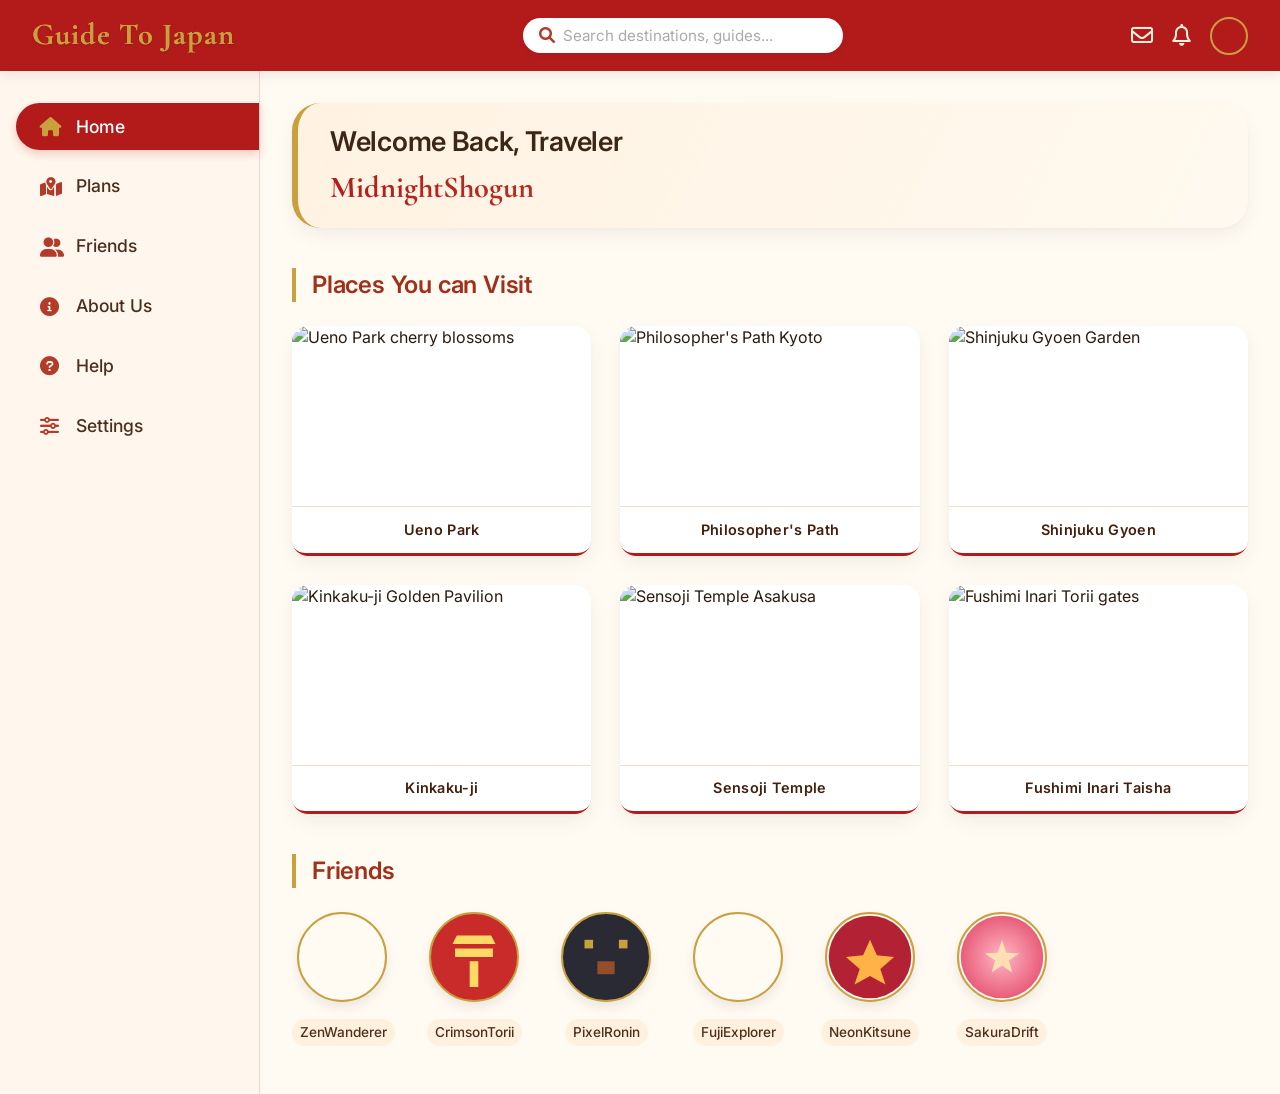
==== index.html @ 725c7c7e "Add files via upload" ====
<!-- index.html -->
<!DOCTYPE html>
<html lang="en">
<head>
    <meta charset="UTF-8">
    <meta name="viewport" content="width=device-width, initial-scale=1.0, user-scalable=yes">
    <title>Guide To Japan - Dashboard</title>
    <!-- Font Awesome 6 -->
    <link rel="stylesheet" href="https://cdnjs.cloudflare.com/ajax/libs/font-awesome/6.0.0-beta3/css/all.min.css">
    <!-- Google Fonts -->
    <link href="https://fonts.googleapis.com/css2?family=Cormorant+Garamond:wght@600;700&family=Inter:opsz,wght@14..32,300;14..32,400;14..32,500;14..32,600&display=swap" rel="stylesheet">
    <!-- External CSS -->
    <link rel="stylesheet" href="indexstyle.css">
</head>
<body>

<header class="navbar">
    <div class="logo-area">
        <span class="logo-text">Guide To Japan</span>
    </div>
    <div class="search-bar">
        <span class="search-icon"><i class="fas fa-search"></i></span>
        <input type="text" placeholder="Search destinations, guides...">
    </div>
    <div class="nav-utils">
        <button class="icon-btn" aria-label="Messages"><i class="far fa-envelope"></i></button>
        <button class="icon-btn" aria-label="Notifications"><i class="far fa-bell"></i></button>
        <div class="user-avatar-small" title="MidnightShogun"></div>
    </div>
</header>

<div class="container">
    <aside class="sidebar">
        <nav>
            <a href="index.html" class="nav-item active"><i class="fas fa-home"></i> Home</a>
            <a href="plan.html" class="nav-item"><i class="fas fa-map-marked-alt"></i> Plans</a>
            <a href="friends.html" class="nav-item"><i class="fas fa-user-friends"></i> Friends</a>
            <a href="aboutus.html" class="nav-item"><i class="fas fa-info-circle"></i> About Us</a>
            <a href="help.html" class="nav-item"><i class="fas fa-question-circle"></i> Help</a>
            <a href="setting.html" class="nav-item"><i class="fas fa-sliders-h"></i> Settings</a>
        </nav>
    </aside>

    <main class="main-content">
        <section class="welcome-banner">
            <h1>Welcome Back, Traveler</h1>
            <div class="username">MidnightShogun</div>
        </section>

        <section class="content-group">
            <h3 class="section-title">Places You can Visit</h3>
            <div class="gallery-grid">
                <div class="location-card">
                    <img src="https://cdn.pixabay.com/photo/2017/08/02/01/38/ueno-park-2562375_640.jpg" alt="Ueno Park cherry blossoms" loading="lazy">
                    <div class="label">Ueno Park</div>
                </div>
                <div class="location-card">
                    <img src="https://cdn.pixabay.com/photo/2021/03/31/06/54/japan-6138422_640.jpg" alt="Philosopher's Path Kyoto" loading="lazy">
                    <div class="label">Philosopher's Path</div>
                </div>
                <div class="location-card">
                    <img src="https://cdn.pixabay.com/photo/2016/01/12/20/22/shinjuku-gyoen-1136992_640.jpg" alt="Shinjuku Gyoen Garden" loading="lazy">
                    <div class="label">Shinjuku Gyoen</div>
                </div>
                <div class="location-card">
                    <img src="https://cdn.pixabay.com/photo/2018/02/04/14/44/kinkaku-ji-3130756_640.jpg" alt="Kinkaku-ji Golden Pavilion" loading="lazy">
                    <div class="label">Kinkaku-ji</div>
                </div>
                <div class="location-card">
                    <img src="https://cdn.pixabay.com/photo/2020/04/25/00/22/sensoji-5091280_640.jpg" alt="Sensoji Temple Asakusa" loading="lazy">
                    <div class="label">Sensoji Temple</div>
                </div>
                <div class="location-card">
                    <img src="https://cdn.pixabay.com/photo/2017/10/26/12/52/fushimi-inari-taisha-2891054_640.jpg" alt="Fushimi Inari Torii gates" loading="lazy">
                    <div class="label">Fushimi Inari Taisha</div>
                </div>
            </div>
        </section>

        <section class="content-group">
            <h3 class="section-title">Friends</h3>
            <div class="friends-row">
                <div class="friend-card">
                    <div class="avatar-circle" style="background-image: url('https://randomuser.me/api/portraits/men/15.jpg');"></div>
                    <div class="label">ZenWanderer</div>
                </div>
                <div class="friend-card">
                    <div class="avatar-circle" style="background-image: url('data:image/svg+xml,%3Csvg xmlns=\'http://www.w3.org/2000/svg\' viewBox=\'0 0 100 100\'%3E%3Crect width=\'100\' height=\'100\' fill=\'%23c92a2a\'/%3E%3Cpath fill=\'%23ffd966\' d=\'M25,35 L75,35 L70,25 L30,25 Z M28,40 L72,40 L72,50 L28,50 Z M45,55 L55,55 L55,85 L45,85 Z\'/%3E%3C/svg%3E'); background-size: cover;"></div>
                    <div class="label">CrimsonTorii</div>
                </div>
                <div class="friend-card">
                    <div class="avatar-circle" style="background-image: url('data:image/svg+xml,%3Csvg xmlns=\'http://www.w3.org/2000/svg\' viewBox=\'0 0 100 100\'%3E%3Crect width=\'100\' height=\'100\' fill=\'%232a2a35\'/%3E%3Crect x=\'25\' y=\'30\' width=\'10\' height=\'10\' fill=\'%23c9a03d\'/%3E%3Crect x=\'65\' y=\'30\' width=\'10\' height=\'10\' fill=\'%23c9a03d\'/%3E%3Crect x=\'40\' y=\'55\' width=\'20\' height=\'15\' fill=\'%23944e2c\'/%3E%3C/svg%3E'); background-size: cover;"></div>
                    <div class="label">PixelRonin</div>
                </div>
                <div class="friend-card">
                    <div class="avatar-circle" style="background-image: url('https://randomuser.me/api/portraits/women/68.jpg');"></div>
                    <div class="label">FujiExplorer</div>
                </div>
                <div class="friend-card">
                    <div class="avatar-circle" style="background-image: url('data:image/svg+xml,%3Csvg xmlns=\'http://www.w3.org/2000/svg\' viewBox=\'0 0 100 100\'%3E%3Ccircle cx=\'50\' cy=\'50\' r=\'48\' fill=\'%23b22234\'/%3E%3Cpath fill=\'%23ffb347\' d=\'M50 30 L58 48 L78 50 L62 64 L68 82 L50 72 L32 82 L38 64 L22 50 L42 48 Z\'/%3E%3C/svg%3E'); background-size: cover;"></div>
                    <div class="label">NeonKitsune</div>
                </div>
                <div class="friend-card">
                    <div class="avatar-circle" style="background-image: url('data:image/svg+xml,%3Csvg xmlns=\'http://www.w3.org/2000/svg\' viewBox=\'0 0 100 100\'%3E%3CradialGradient id=\'grad\'%3E%3Cstop offset=\'0%25\' stop-color=\'%23ffb7c5\'/%3E%3Cstop offset=\'100%25\' stop-color=\'%23e85d7a\'/%3E%3C/radialGradient%3E%3Ccircle cx=\'50\' cy=\'50\' r=\'48\' fill=\'url(%23grad)\'/%3E%3Cpath fill=\'%23ffe0b5\' d=\'M50 30 L55 45 L70 46 L58 54 L62 68 L50 60 L38 68 L42 54 L30 46 L45 45 Z\'/%3E%3C/svg%3E'); background-size: cover;"></div>
                    <div class="label">SakuraDrift</div>
                </div>
            </div>
        </section>
        <div class="footer-margin"></div>
    </main>
</div>
</body>
</html>
---- indexstyle.css ----
* {
    margin: 0;
    padding: 0;
    box-sizing: border-box;
}

body {
    font-family: 'Inter', sans-serif;
    background: #fef7e8;
    color: #2c1b0f;
    line-height: 1.4;
}

:root {
    --crimson: #b31b1b;
    --deep-crimson: #8b0000;
    --gold: #c9a03d;
    --light-gold: #e7c97e;
    --charcoal: #2b2b2b;
    --cream: #fffaf2;
    --border-radius-card: 16px;
    --shadow-sm: 0 8px 20px rgba(0,0,0,0.05), 0 2px 4px rgba(0,0,0,0.02);
    --shadow-hover: 0 16px 28px rgba(0,0,0,0.1);
}

.navbar {
    background: var(--crimson);
    padding: 0.9rem 2rem;
    display: flex;
    align-items: center;
    justify-content: space-between;
    flex-wrap: wrap;
    gap: 1rem;
    box-shadow: 0 4px 12px rgba(0,0,0,0.08);
    position: sticky;
    top: 0;
    z-index: 100;
}

.logo-area .logo-text {
    font-family: 'Cormorant Garamond', serif;
    font-size: 1.9rem;
    font-weight: 700;
    color: var(--gold);
    letter-spacing: 1px;
    text-shadow: 1px 1px 0 rgba(0,0,0,0.2);
    background: linear-gradient(135deg, #f7e05e, #d4af37);
    background-clip: text;
    -webkit-background-clip: text;
    color: var(--gold);
    text-shadow: 0 1px 2px rgba(0,0,0,0.2);
}

.search-bar {
    background: white;
    border-radius: 60px;
    padding: 0.4rem 1rem;
    display: flex;
    align-items: center;
    gap: 8px;
    width: 320px;
    max-width: 45%;
    box-shadow: 0 2px 6px rgba(0,0,0,0.05);
    transition: all 0.2s;
}

.search-bar:focus-within {
    box-shadow: 0 0 0 2px var(--gold), 0 2px 8px rgba(0,0,0,0.1);
}

.search-icon {
    color: #b33b2a;
    font-size: 1rem;
}

.search-bar input {
    border: none;
    outline: none;
    font-size: 0.95rem;
    width: 100%;
    background: transparent;
    font-family: 'Inter', sans-serif;
}

.search-bar input::placeholder {
    color: #aaa;
    font-weight: 400;
}

.nav-utils {
    display: flex;
    align-items: center;
    gap: 1.2rem;
}

.icon-btn {
    background: transparent;
    border: none;
    font-size: 1.35rem;
    color: #fff3e0;
    cursor: pointer;
    transition: transform 0.1s, color 0.2s;
    display: flex;
    align-items: center;
    justify-content: center;
}

.icon-btn:hover {
    color: var(--gold);
    transform: scale(1.05);
}

.user-avatar-small {
    width: 38px;
    height: 38px;
    background: url('https://randomuser.me/api/portraits/men/32.jpg') center/cover;
    border-radius: 50%;
    border: 2px solid var(--gold);
    transition: 0.2s;
    cursor: pointer;
}

.user-avatar-small:hover {
    border-color: white;
    transform: scale(1.02);
}

.container {
    display: flex;
    max-width: 1400px;
    margin: 0 auto;
    background: var(--cream);
}

.sidebar {
    width: 260px;
    background: #fff7ed;
    border-right: 1px solid rgba(179, 27, 27, 0.15);
    padding: 2rem 0 2rem 1rem;
    min-height: calc(100vh - 72px);
    box-shadow: 1px 0 8px rgba(0,0,0,0.02);
}

.sidebar nav {
    display: flex;
    flex-direction: column;
    gap: 0.8rem;
}

.nav-item {
    font-size: 1.1rem;
    font-weight: 500;
    padding: 0.7rem 1rem 0.7rem 1.5rem;
    border-radius: 40px 0 0 40px;
    text-decoration: none;
    color: #4a2e1e;
    transition: all 0.2s;
    display: flex;
    align-items: center;
    gap: 12px;
}

.nav-item i {
    width: 24px;
    font-size: 1.2rem;
    color: #b33b2a;
}

.nav-item.active {
    background: var(--crimson);
    color: white;
    box-shadow: 0 4px 10px rgba(179,27,27,0.2);
}

.nav-item.active i {
    color: var(--gold);
}

.nav-item:not(.active):hover {
    background: #f7e9d7;
    color: var(--crimson);
    transform: translateX(4px);
}

.main-content {
    flex: 1;
    padding: 2rem 2rem 2rem 2rem;
}

.welcome-banner {
    background: linear-gradient(115deg, #fff2e2 0%, #fff9ef 100%);
    border-left: 6px solid var(--gold);
    padding: 1.2rem 2rem;
    border-radius: 28px;
    margin-bottom: 2.5rem;
    box-shadow: var(--shadow-sm);
}

.welcome-banner h1 {
    font-size: 1.7rem;
    font-weight: 600;
    color: #3e2616;
    letter-spacing: -0.3px;
}

.welcome-banner .username {
    font-size: 1.9rem;
    font-weight: 800;
    background: linear-gradient(135deg, #b31b1b, #c2642c);
    background-clip: text;
    -webkit-background-clip: text;
    color: transparent;
    margin-top: 6px;
    font-family: 'Cormorant Garamond', serif;
}

.section-title {
    font-size: 1.5rem;
    font-weight: 600;
    color: #a1301a;
    border-left: 4px solid var(--gold);
    padding-left: 1rem;
    margin-bottom: 1.5rem;
    letter-spacing: -0.2px;
}

.gallery-grid {
    display: grid;
    grid-template-columns: repeat(auto-fill, minmax(250px, 1fr));
    gap: 1.8rem;
    margin-bottom: 2.5rem;
}

.location-card {
    background: white;
    border-radius: var(--border-radius-card);
    overflow: hidden;
    box-shadow: var(--shadow-sm);
    transition: all 0.25s ease;
    cursor: pointer;
    position: relative;
}

.location-card:hover {
    transform: translateY(-6px);
    box-shadow: var(--shadow-hover);
}

.location-card img {
    width: 100%;
    height: 180px;
    object-fit: cover;
    display: block;
    transition: 0.2s;
}

.location-card .label {
    text-align: center;
    padding: 0.8rem 0.5rem;
    font-weight: 600;
    background: white;
    border-top: 1px solid #f0e0ce;
    color: #431f0e;
    font-size: 0.9rem;
    letter-spacing: 0.3px;
    border-bottom: 3px solid var(--crimson);
    border-bottom-left-radius: 14px;
    border-bottom-right-radius: 14px;
}

.friends-row {
    display: flex;
    flex-wrap: wrap;
    gap: 2rem;
    justify-content: flex-start;
    margin-top: 0.5rem;
}

.friend-card {
    text-align: center;
    width: 100px;
    transition: transform 0.2s;
    cursor: pointer;
}

.friend-card:hover {
    transform: translateY(-4px);
}

.avatar-circle {
    width: 90px;
    height: 90px;
    border-radius: 50%;
    margin: 0 auto 0.7rem;
    background-size: cover;
    background-position: center;
    background-repeat: no-repeat;
    border: 2px solid var(--gold);
    box-shadow: 0 6px 12px rgba(0,0,0,0.08);
    transition: 0.2s;
}

.friend-card:hover .avatar-circle {
    border-color: var(--crimson);
    transform: scale(1.02);
}

.friend-card .label {
    font-weight: 500;
    font-size: 0.85rem;
    color: #4f2f1a;
    background: rgba(255, 235, 210, 0.6);
    padding: 0.25rem 0.5rem;
    border-radius: 40px;
    display: inline-block;
    width: auto;
    margin-top: 6px;
}

.footer-margin {
    margin-top: 1rem;
}

@media (max-width: 850px) {
    .container {
        flex-direction: column;
    }
    .sidebar {
        width: 100%;
        border-right: none;
        border-bottom: 1px solid rgba(179,27,27,0.2);
        padding: 1rem;
    }
    .sidebar nav {
        flex-direction: row;
        flex-wrap: wrap;
        justify-content: center;
        gap: 0.4rem;
    }
    .nav-item {
        border-radius: 40px;
        padding: 0.5rem 1rem;
    }
    .nav-item.active {
        border-radius: 40px;
    }
    .main-content {
        padding: 1.5rem;
    }
    .search-bar {
        width: 220px;
    }
    .logo-text {
        font-size: 1.5rem;
    }
    .friends-row {
        justify-content: center;
    }
}

@media (max-width: 550px) {
    .navbar {
        flex-direction: column;
        align-items: stretch;
    }
    .search-bar {
        max-width: 100%;
        width: auto;
    }
    .nav-utils {
        justify-content: flex-end;
    }
    .gallery-grid {
        grid-template-columns: 1fr 1fr;
        gap: 1rem;
    }
}
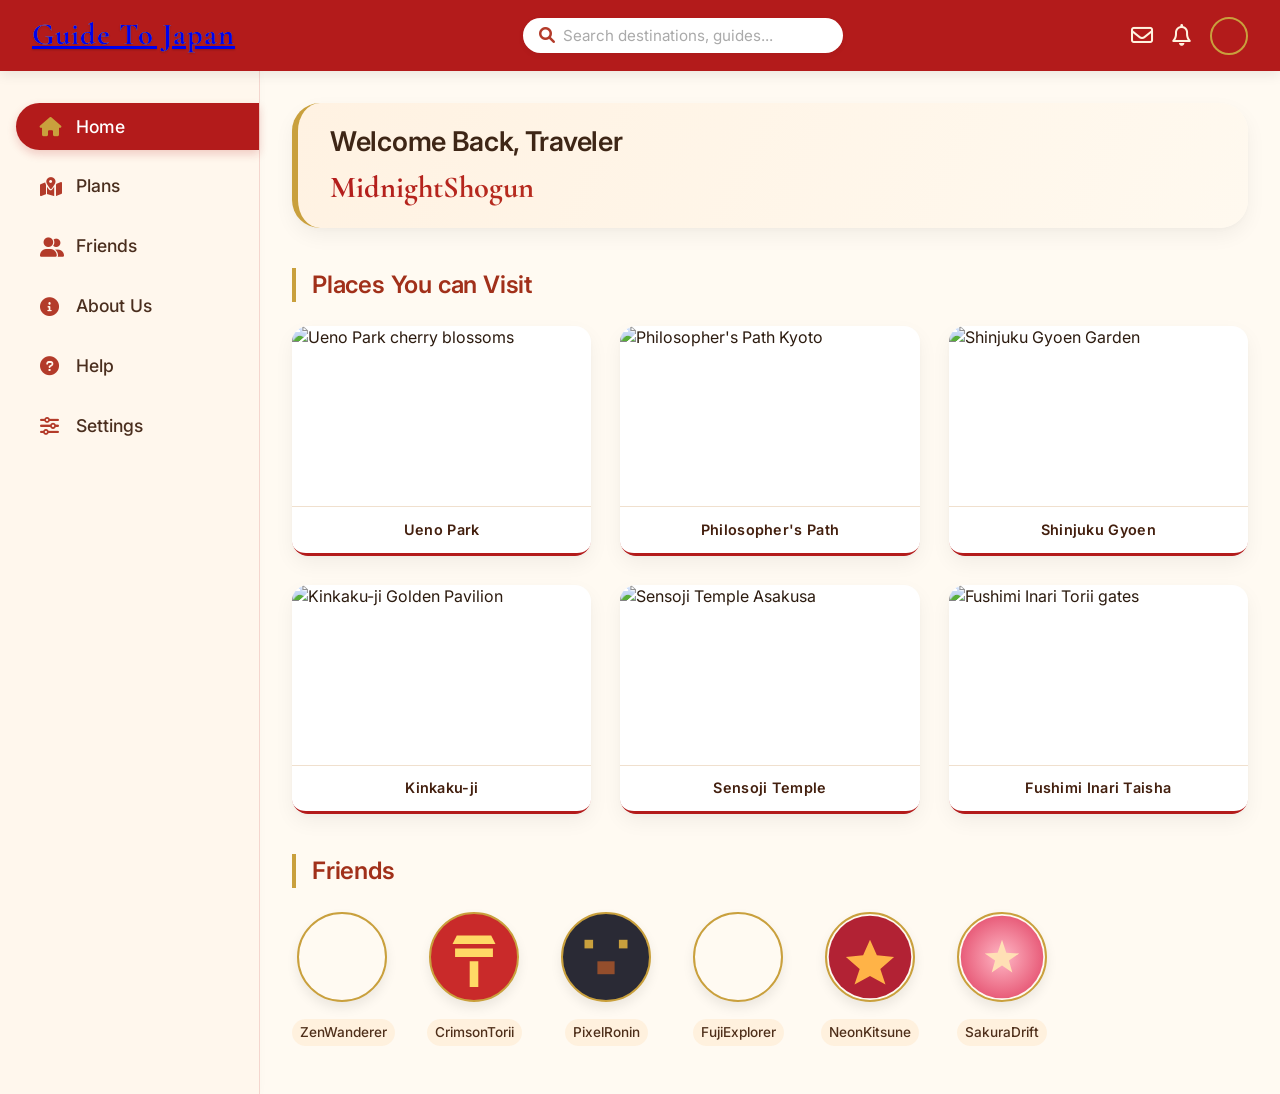
==== commit fabb242c: "Update index.html" ====
--- a/index.html
+++ b/index.html
@@ -16,7 +16,7 @@
 
 <header class="navbar">
     <div class="logo-area">
-        <span class="logo-text">Guide To Japan</span>
+        <span class="logo-text"><a href= "Login.html">Guide To Japan</a></span>
     </div>
     <div class="search-bar">
         <span class="search-icon"><i class="fas fa-search"></i></span>
@@ -25,7 +25,7 @@
     <div class="nav-utils">
         <button class="icon-btn" aria-label="Messages"><i class="far fa-envelope"></i></button>
         <button class="icon-btn" aria-label="Notifications"><i class="far fa-bell"></i></button>
-        <div class="user-avatar-small" title="MidnightShogun"></div>
+        <div class="user-avatar-small" title="MidnightShogun"><a href= "profile.html"></a></div>
     </div>
 </header>
 
@@ -110,4 +110,4 @@
     </main>
 </div>
 </body>
-</html>+</html>
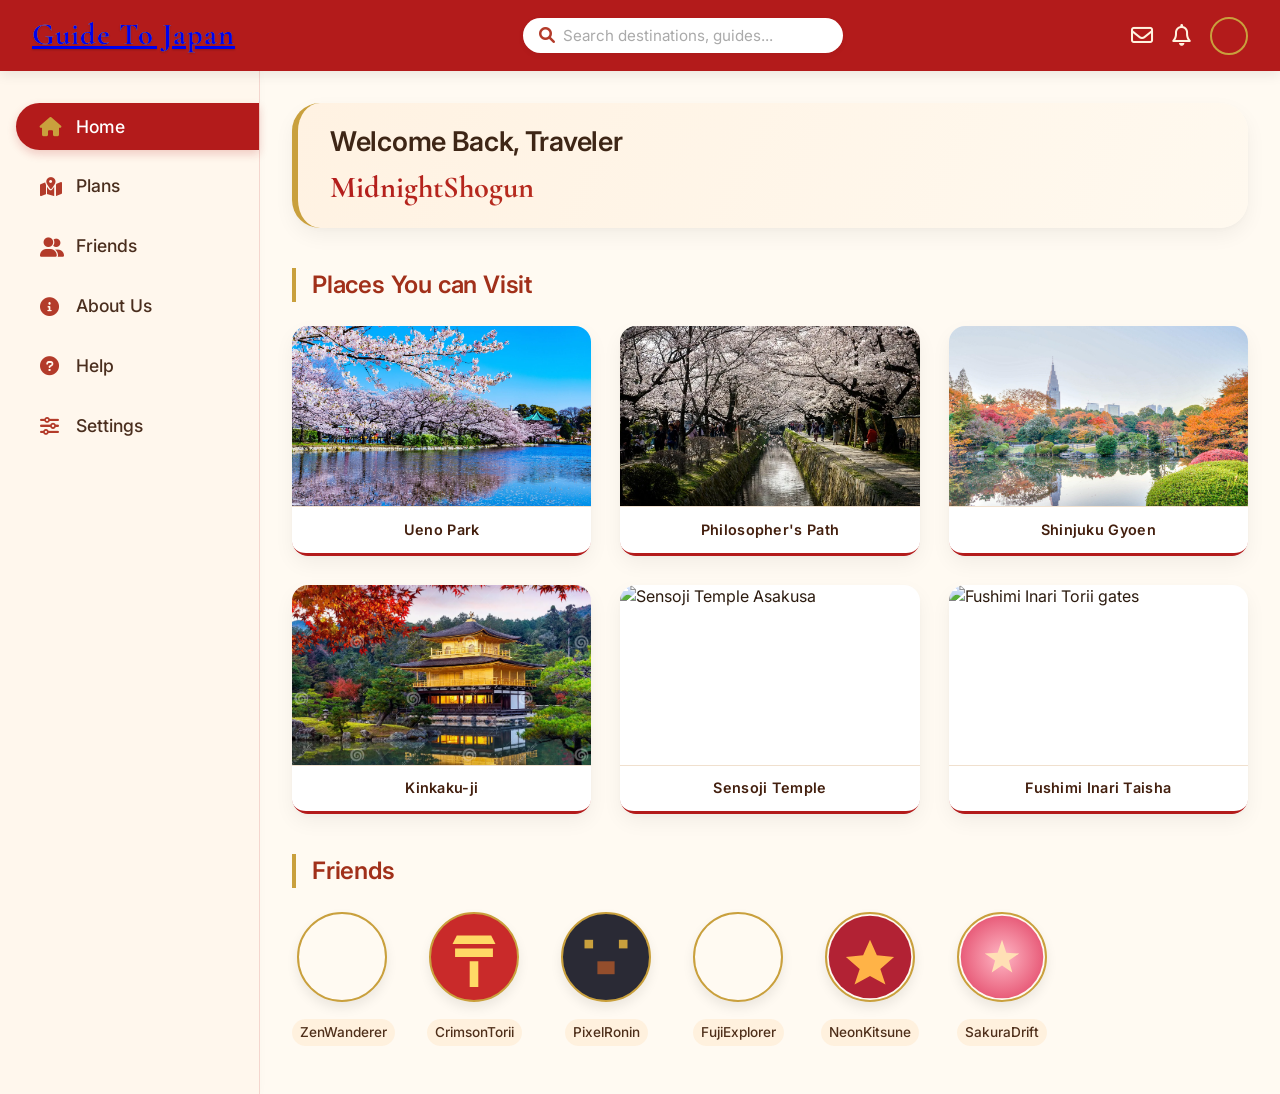
==== commit 2ca30814: "Update index.html" ====
--- a/index.html
+++ b/index.html
@@ -16,7 +16,7 @@
 
 <header class="navbar">
     <div class="logo-area">
-        <span class="logo-text"><a href= "Login.html">Guide To Japan</a></span>
+        <span class="logo-text"><a href="Login.html">Guide To Japan</a></span>
     </div>
     <div class="search-bar">
         <span class="search-icon"><i class="fas fa-search"></i></span>
@@ -25,7 +25,7 @@
     <div class="nav-utils">
         <button class="icon-btn" aria-label="Messages"><i class="far fa-envelope"></i></button>
         <button class="icon-btn" aria-label="Notifications"><i class="far fa-bell"></i></button>
-        <div class="user-avatar-small" title="MidnightShogun"><a href= "profile.html"></a></div>
+        <a href="profile.html"><div class="user-avatar-small" title="MidnightShogun"></div></a>
     </div>
 </header>
 
@@ -51,19 +51,19 @@
             <h3 class="section-title">Places You can Visit</h3>
             <div class="gallery-grid">
                 <div class="location-card">
-                    <img src="https://cdn.pixabay.com/photo/2017/08/02/01/38/ueno-park-2562375_640.jpg" alt="Ueno Park cherry blossoms" loading="lazy">
+                    <img src="ueno park.webp" alt="Ueno Park cherry blossoms" loading="lazy">
                     <div class="label">Ueno Park</div>
                 </div>
                 <div class="location-card">
-                    <img src="https://cdn.pixabay.com/photo/2021/03/31/06/54/japan-6138422_640.jpg" alt="Philosopher's Path Kyoto" loading="lazy">
+                    <img src="150331_Kyoto-Philosopher-Path-812893.webp" alt="Philosopher's Path Kyoto" loading="lazy">
                     <div class="label">Philosopher's Path</div>
                 </div>
                 <div class="location-card">
-                    <img src="https://cdn.pixabay.com/photo/2016/01/12/20/22/shinjuku-gyoen-1136992_640.jpg" alt="Shinjuku Gyoen Garden" loading="lazy">
+                    <img src="Autumn2013_Shinjuku_Gyoen_01-2048x1361 (1).jpg" alt="Shinjuku Gyoen Garden" loading="lazy">
                     <div class="label">Shinjuku Gyoen</div>
                 </div>
                 <div class="location-card">
-                    <img src="https://cdn.pixabay.com/photo/2018/02/04/14/44/kinkaku-ji-3130756_640.jpg" alt="Kinkaku-ji Golden Pavilion" loading="lazy">
+                    <img src="golden-pavilion-kinkakuji-temple-autumn-kyoto-japan-golden-pavilion-kinkakuji-temple-autumn-kyoto-japan-160331880.webp" alt="Kinkaku-ji Golden Pavilion" loading="lazy">
                     <div class="label">Kinkaku-ji</div>
                 </div>
                 <div class="location-card">
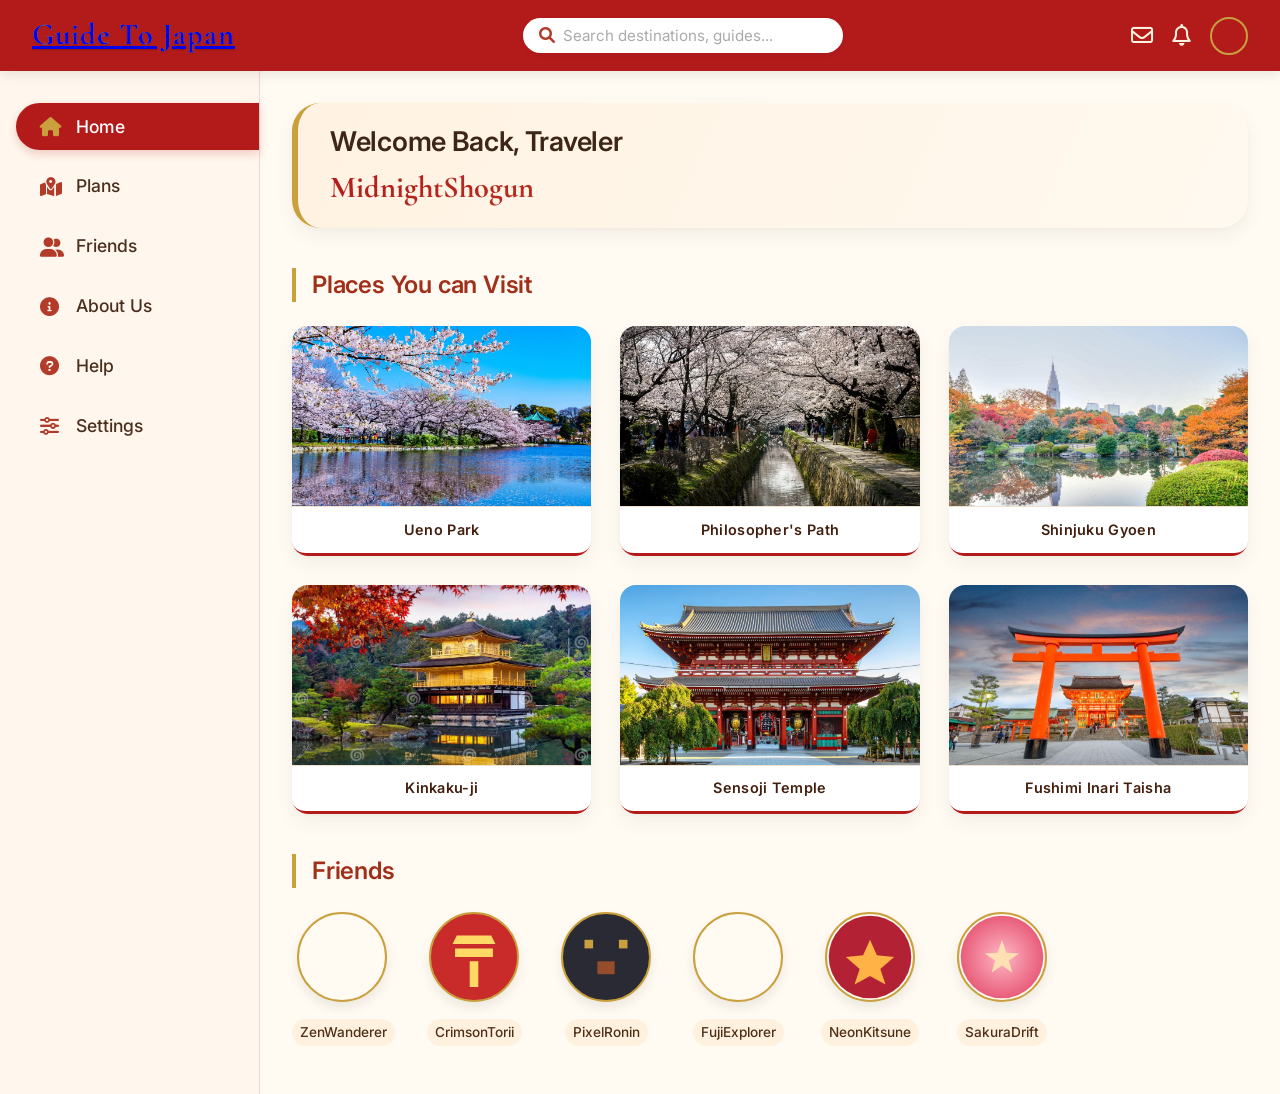
==== commit 1025833b: "Update index.html" ====
--- a/index.html
+++ b/index.html
@@ -67,11 +67,11 @@
                     <div class="label">Kinkaku-ji</div>
                 </div>
                 <div class="location-card">
-                    <img src="https://cdn.pixabay.com/photo/2020/04/25/00/22/sensoji-5091280_640.jpg" alt="Sensoji Temple Asakusa" loading="lazy">
+                    <img src="Sensoji Temple.jpg" alt="Sensoji Temple Asakusa" loading="lazy">
                     <div class="label">Sensoji Temple</div>
                 </div>
                 <div class="location-card">
-                    <img src="https://cdn.pixabay.com/photo/2017/10/26/12/52/fushimi-inari-taisha-2891054_640.jpg" alt="Fushimi Inari Torii gates" loading="lazy">
+                    <img src="Fushimi.jpg" alt="Fushimi Inari Torii gates" loading="lazy">
                     <div class="label">Fushimi Inari Taisha</div>
                 </div>
             </div>
